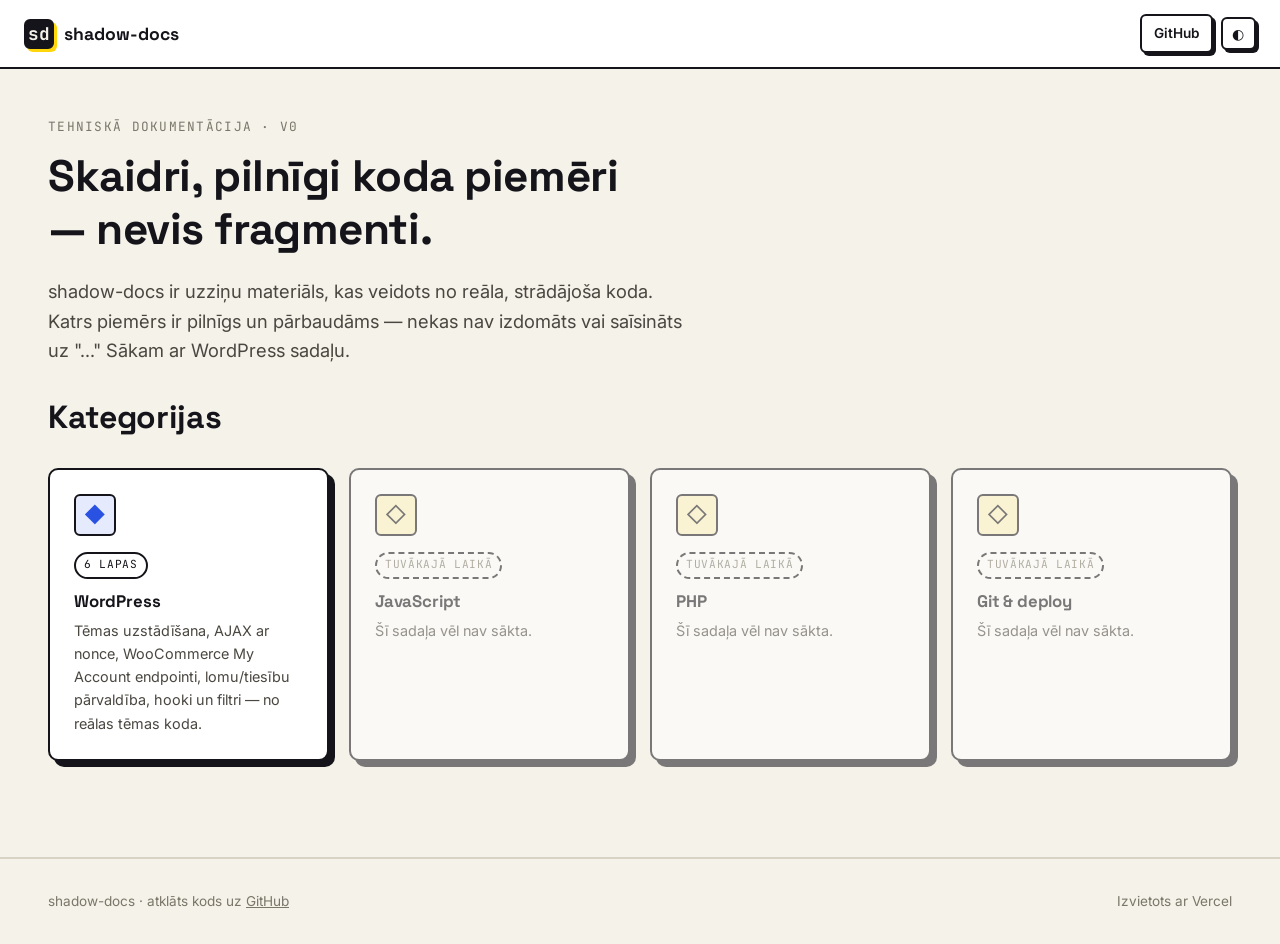
==== index.html @ 72bd66b5 "Init shadow-docs with new design and WordPress section Fresh static documentation site replacing the" ====
<!DOCTYPE html>
<html lang="lv">
<head>
<meta charset="UTF-8">
<meta name="viewport" content="width=device-width, initial-scale=1.0">
<title>shadow-docs — tehniskā dokumentācija</title>
<meta name="description" content="shadow-docs: praktiska tehniskā dokumentācija — WordPress, JavaScript, PHP un vairāk, ar pilnīgiem, palaižamiem koda piemēriem.">
<link rel="preconnect" href="https://fonts.googleapis.com">
<link rel="preconnect" href="https://fonts.gstatic.com" crossorigin>
<link href="https://fonts.googleapis.com/css2?family=Space+Grotesk:wght@500;700&family=Inter:wght@400;500;600&family=JetBrains+Mono:wght@400;600&display=swap" rel="stylesheet">
<link rel="stylesheet" href="/css/style.css?v=1">
</head>
<body>

<header class="topbar">
  <div class="brand">
    <span class="brand-mark">sd</span>
    shadow-docs
  </div>
  <div class="topbar-actions">
    <a class="gh-link" href="https://github.com/LaikamSamanta/shadow-docs" target="_blank" rel="noopener">GitHub</a>
    <button class="theme-toggle" data-theme-toggle title="Pārslēgt tumšo/gaišo režīmu">◐</button>
  </div>
</header>

<section class="hero">
  <div class="hero-kicker">Tehniskā dokumentācija · v0</div>
  <h1>Skaidri, pilnīgi koda piemēri — nevis fragmenti.</h1>
  <p class="lede">shadow-docs ir uzziņu materiāls, kas veidots no reāla, strādājoša koda. Katrs piemērs ir pilnīgs un pārbaudāms — nekas nav izdomāts vai saīsināts uz "..." Sākam ar WordPress sadaļu.</p>
</section>

<section style="max-width:1280px; margin:0 auto; padding:0 3rem 4rem;">
  <h2 style="margin-top:0;">Kategorijas</h2>
  <div class="card-grid">

    <a class="card" href="/pages/wordpress/" style="--cat-soft: var(--c-wordpress-soft);">
      <div class="card-icon" style="color: var(--c-wordpress);">◆</div>
      <span class="tag">6 lapas</span>
      <h3>WordPress</h3>
      <p>Tēmas uzstādīšana, AJAX ar nonce, WooCommerce My Account endpointi, lomu/tiesību pārvaldība, hooki un filtri — no reālas tēmas koda.</p>
    </a>

    <div class="card is-disabled">
      <div class="card-icon">◇</div>
      <span class="tag soon">Tuvākajā laikā</span>
      <h3>JavaScript</h3>
      <p>Šī sadaļa vēl nav sākta.</p>
    </div>

    <div class="card is-disabled">
      <div class="card-icon">◇</div>
      <span class="tag soon">Tuvākajā laikā</span>
      <h3>PHP</h3>
      <p>Šī sadaļa vēl nav sākta.</p>
    </div>

    <div class="card is-disabled">
      <div class="card-icon">◇</div>
      <span class="tag soon">Tuvākajā laikā</span>
      <h3>Git &amp; deploy</h3>
      <p>Šī sadaļa vēl nav sākta.</p>
    </div>

  </div>
</section>

<footer class="site-footer">
  <span>shadow-docs · atklāts kods uz <a href="https://github.com/LaikamSamanta/shadow-docs" target="_blank" rel="noopener" style="text-decoration:underline;">GitHub</a></span>
  <span>Izvietots ar Vercel</span>
</footer>

<script src="/js/main.js?v=1"></script>
</body>
</html>
---- css/style.css ----
/* ==========================================================================
   shadow-docs — Design System
   Papīra/uzlīmes stils: cieti melni kontūri, "hard offset" ēnas, viens
   spilgts akcents. Apzināti gaišs pēc noklusējuma (vecajai Documentation
   Samis vietnei bija tumšs/violets/stikla stils) — te bloki "paceļas" no
   lapas ar cietu ēnu, nevis mīkstu glow.
   ========================================================================== */

:root {
  --font-sans: "Space Grotesk", "Inter", -apple-system, BlinkMacSystemFont, "Segoe UI", Roboto, Arial, sans-serif;
  --font-body: "Inter", -apple-system, BlinkMacSystemFont, "Segoe UI", Roboto, Arial, sans-serif;
  --font-mono: "JetBrains Mono", "SF Mono", "Cascadia Code", Consolas, "Courier New", monospace;

  --radius-sm: 6px;
  --radius-md: 10px;
  --radius-lg: 16px;

  --shadow-off: 6px;
  --ease: cubic-bezier(0.16, 1, 0.3, 1);

  /* category accents */
  --c-wordpress: #2952e3;
  --c-wordpress-soft: rgba(41, 82, 227, 0.12);
  --c-javascript: #b8860b;
  --c-javascript-soft: rgba(184, 134, 11, 0.12);
  --c-php: #6d28d9;
  --c-php-soft: rgba(109, 40, 217, 0.12);
  --c-git: #c0392b;
  --c-git-soft: rgba(192, 57, 43, 0.12);

  --page-accent: var(--accent);
  --page-accent-soft: var(--accent-soft);
}

/* ---------- Light theme (default) ---------- */
:root,
:root[data-theme="light"] {
  --bg: #f5f2ea;
  --bg-elevated: #ffffff;
  --bg-card: #ffffff;
  --bg-card-hover: #fffdf7;
  --ink: #14141a;
  --border: #14141a;
  --border-soft: #d8d3c4;
  --text: #14141a;
  --text-secondary: #4a4740;
  --text-muted: #7a7669;

  --accent: #ffd60a;
  --accent-ink: #14141a;
  --accent-soft: rgba(255, 214, 10, 0.25);

  --shadow-color: rgba(20, 20, 26, 1);
  --code-bg: #14141a;
  --code-text: #f5f2ea;
}

/* ---------- Dark theme ---------- */
:root[data-theme="dark"] {
  --bg: #0f0e0b;
  --bg-elevated: #17150f;
  --bg-card: #1b1913;
  --bg-card-hover: #211f17;
  --ink: #f5f2ea;
  --border: #f5f2ea;
  --border-soft: #33301f;
  --text: #f5f2ea;
  --text-secondary: #c9c4b3;
  --text-muted: #8f8a75;

  --accent: #ffd60a;
  --accent-ink: #14141a;
  --accent-soft: rgba(255, 214, 10, 0.18);

  --shadow-color: rgba(255, 214, 10, 0.35);
  --code-bg: #000000;
  --code-text: #f5f2ea;
}

@media (prefers-color-scheme: dark) {
  :root:not([data-theme="light"]) {
    --bg: #0f0e0b;
    --bg-elevated: #17150f;
    --bg-card: #1b1913;
    --bg-card-hover: #211f17;
    --ink: #f5f2ea;
    --border: #f5f2ea;
    --border-soft: #33301f;
    --text: #f5f2ea;
    --text-secondary: #c9c4b3;
    --text-muted: #8f8a75;
    --accent: #ffd60a;
    --accent-ink: #14141a;
    --accent-soft: rgba(255, 214, 10, 0.18);
    --shadow-color: rgba(255, 214, 10, 0.35);
    --code-bg: #000000;
    --code-text: #f5f2ea;
  }
}

* { box-sizing: border-box; }
html { scroll-behavior: smooth; }

body {
  margin: 0;
  background: var(--bg);
  color: var(--text);
  font-family: var(--font-body);
  font-size: 16px;
  line-height: 1.6;
  -webkit-font-smoothing: antialiased;
}

img { max-width: 100%; }

a { color: inherit; text-decoration: none; }

h1, h2, h3, h4 {
  font-family: var(--font-sans);
  font-weight: 700;
  letter-spacing: -0.01em;
  line-height: 1.2;
  margin: 0 0 0.5em;
}

h1 { font-size: clamp(2rem, 4vw, 2.75rem); }
h2 { font-size: clamp(1.5rem, 3vw, 2rem); margin-top: 2.5rem; }
h3 { font-size: 1.25rem; margin-top: 2rem; }

p { margin: 0 0 1rem; color: var(--text); }

code {
  font-family: var(--font-mono);
  font-size: 0.9em;
  background: var(--accent-soft);
  padding: 0.15em 0.4em;
  border-radius: 4px;
}

pre {
  background: var(--code-bg);
  color: var(--code-text);
  border: 2px solid var(--border);
  border-radius: var(--radius-md);
  padding: 1.25rem;
  overflow-x: auto;
  font-family: var(--font-mono);
  font-size: 0.875rem;
  line-height: 1.6;
  box-shadow: var(--shadow-off) var(--shadow-off) 0 0 var(--shadow-color);
  margin: 0 0 1.5rem;
}
pre code { background: none; padding: 0; }

/* ---------- Layout shell ---------- */
.shell {
  display: flex;
  min-height: 100vh;
}

.topbar {
  position: sticky;
  top: 0;
  z-index: 20;
  display: flex;
  align-items: center;
  justify-content: space-between;
  gap: 1rem;
  padding: 0.9rem 1.5rem;
  background: var(--bg-elevated);
  border-bottom: 2px solid var(--border);
}

.brand {
  display: flex;
  align-items: center;
  gap: 0.6rem;
  font-family: var(--font-sans);
  font-weight: 800;
  font-size: 1.1rem;
}

.brand-mark {
  width: 30px;
  height: 30px;
  background: var(--ink);
  color: var(--bg);
  border: 2px solid var(--border);
  border-radius: var(--radius-sm);
  display: flex;
  align-items: center;
  justify-content: center;
  font-family: var(--font-mono);
  font-weight: 700;
  position: relative;
  box-shadow: 3px 3px 0 0 var(--accent);
}

.topbar-actions { display: flex; align-items: center; gap: 0.5rem; }

.theme-toggle {
  border: 2px solid var(--border);
  background: var(--bg-card);
  color: var(--text);
  border-radius: var(--radius-sm);
  padding: 0.4rem 0.6rem;
  cursor: pointer;
  font-size: 0.9rem;
  box-shadow: 3px 3px 0 0 var(--shadow-color);
}
.theme-toggle:active { box-shadow: 1px 1px 0 0 var(--shadow-color); transform: translate(2px, 2px); }

.gh-link {
  border: 2px solid var(--border);
  border-radius: var(--radius-sm);
  padding: 0.4rem 0.75rem;
  font-size: 0.85rem;
  font-weight: 600;
  box-shadow: 3px 3px 0 0 var(--shadow-color);
  background: var(--bg-card);
}
.gh-link:hover { background: var(--accent); }

.layout {
  display: flex;
  width: 100%;
  max-width: 1280px;
  margin: 0 auto;
}

.sidebar {
  width: 240px;
  flex-shrink: 0;
  padding: 1.5rem 1rem;
  border-right: 2px solid var(--border-soft);
  align-self: flex-start;
  position: sticky;
  top: 65px;
  max-height: calc(100vh - 65px);
  overflow-y: auto;
}

.sidebar-group { margin-bottom: 1.5rem; }
.sidebar-title {
  font-family: var(--font-mono);
  font-size: 0.72rem;
  text-transform: uppercase;
  letter-spacing: 0.08em;
  color: var(--text-muted);
  margin-bottom: 0.5rem;
  padding: 0 0.6rem;
}
.sidebar-link {
  display: block;
  padding: 0.45rem 0.6rem;
  border-radius: var(--radius-sm);
  font-size: 0.9rem;
  color: var(--text-secondary);
  border: 2px solid transparent;
}
.sidebar-link:hover { background: var(--bg-card-hover); color: var(--text); }
.sidebar-link.active {
  background: var(--accent);
  color: var(--accent-ink);
  border-color: var(--border);
  font-weight: 600;
  box-shadow: 3px 3px 0 0 var(--shadow-color);
}
.sidebar-link.disabled {
  color: var(--text-muted);
  cursor: default;
}
.sidebar-link.disabled:hover { background: none; color: var(--text-muted); }

main.content {
  flex: 1;
  padding: 2.5rem 3rem 6rem;
  min-width: 0;
}

.crumbs {
  font-family: var(--font-mono);
  font-size: 0.8rem;
  color: var(--text-muted);
  margin-bottom: 1rem;
}
.crumbs a:hover { color: var(--text); }

.lede {
  font-size: 1.15rem;
  color: var(--text-secondary);
  max-width: 640px;
}

/* ---------- Cards / grid ---------- */
.card-grid {
  display: grid;
  grid-template-columns: repeat(auto-fill, minmax(260px, 1fr));
  gap: 1.25rem;
  margin: 2rem 0;
}

.card {
  background: var(--bg-card);
  border: 2px solid var(--border);
  border-radius: var(--radius-md);
  padding: 1.5rem;
  box-shadow: var(--shadow-off) var(--shadow-off) 0 0 var(--shadow-color);
  transition: transform 0.15s var(--ease), box-shadow 0.15s var(--ease);
  display: block;
}
.card:hover {
  transform: translate(-2px, -2px);
  box-shadow: calc(var(--shadow-off) + 2px) calc(var(--shadow-off) + 2px) 0 0 var(--shadow-color);
}
.card:active { transform: translate(1px, 1px); box-shadow: 3px 3px 0 0 var(--shadow-color); }

.card.is-disabled {
  opacity: 0.55;
  cursor: default;
}
.card.is-disabled:hover { transform: none; box-shadow: var(--shadow-off) var(--shadow-off) 0 0 var(--shadow-color); }

.card-icon {
  width: 42px;
  height: 42px;
  border-radius: var(--radius-sm);
  border: 2px solid var(--border);
  display: flex;
  align-items: center;
  justify-content: center;
  font-size: 1.3rem;
  margin-bottom: 0.9rem;
  background: var(--cat-soft, var(--accent-soft));
}
.card h3 { margin-top: 0; font-size: 1.05rem; }
.card p { color: var(--text-secondary); font-size: 0.9rem; margin-bottom: 0; }

.tag {
  display: inline-block;
  font-family: var(--font-mono);
  font-size: 0.7rem;
  text-transform: uppercase;
  letter-spacing: 0.06em;
  padding: 0.15rem 0.5rem;
  border: 2px solid var(--border);
  border-radius: 999px;
  margin-bottom: 0.75rem;
  background: var(--bg-card);
}
.tag.soon { background: var(--bg-elevated); color: var(--text-muted); border-style: dashed; }

/* ---------- Callouts ---------- */
.callout {
  border: 2px solid var(--border);
  border-radius: var(--radius-md);
  padding: 1rem 1.25rem;
  margin: 1.5rem 0;
  box-shadow: 4px 4px 0 0 var(--shadow-color);
  background: var(--bg-card);
}
.callout-title {
  font-family: var(--font-mono);
  font-size: 0.75rem;
  text-transform: uppercase;
  letter-spacing: 0.06em;
  font-weight: 700;
  margin-bottom: 0.4rem;
  display: flex;
  align-items: center;
  gap: 0.4rem;
}
.callout.tip { border-color: #1a7f37; }
.callout.tip .callout-title { color: #1a7f37; }
.callout.warn { border-color: #b8860b; }
.callout.warn .callout-title { color: #b8860b; }
.callout.note .callout-title { color: var(--accent-ink); }
.callout.note { background: var(--accent-soft); }

/* ---------- Hero ---------- */
.hero {
  padding: 3rem 3rem 2rem;
  max-width: 1280px;
  margin: 0 auto;
}
.hero-kicker {
  font-family: var(--font-mono);
  font-size: 0.8rem;
  text-transform: uppercase;
  letter-spacing: 0.1em;
  color: var(--text-muted);
  margin-bottom: 0.75rem;
}
.hero h1 { max-width: 20ch; }
.hero .lede { margin-top: 1rem; margin-bottom: 0; }

footer.site-footer {
  border-top: 2px solid var(--border-soft);
  padding: 2rem 3rem;
  max-width: 1280px;
  margin: 0 auto;
  font-size: 0.85rem;
  color: var(--text-muted);
  display: flex;
  justify-content: space-between;
  flex-wrap: wrap;
  gap: 0.5rem;
}

table {
  width: 100%;
  border-collapse: collapse;
  margin: 1rem 0 1.5rem;
  font-size: 0.9rem;
}
th, td {
  text-align: left;
  padding: 0.5rem 0.75rem;
  border: 1px solid var(--border-soft);
}
th {
  background: var(--bg-card-hover);
  font-family: var(--font-mono);
  font-size: 0.75rem;
  text-transform: uppercase;
}

.page-nav {
  display: flex;
  justify-content: space-between;
  gap: 1rem;
  margin-top: 3rem;
  padding-top: 1.5rem;
  border-top: 2px solid var(--border-soft);
}
.page-nav a {
  border: 2px solid var(--border);
  border-radius: var(--radius-sm);
  padding: 0.7rem 1rem;
  font-size: 0.85rem;
  box-shadow: 4px 4px 0 0 var(--shadow-color);
  max-width: 45%;
}
.page-nav a:hover { background: var(--bg-card-hover); }
.page-nav .dir { display: block; font-family: var(--font-mono); font-size: 0.7rem; color: var(--text-muted); text-transform: uppercase; }

.sidebar-toggle {
  display: none;
  border: 2px solid var(--border);
  background: var(--bg-card);
  border-radius: var(--radius-sm);
  padding: 0.4rem 0.6rem;
  cursor: pointer;
}

@media (max-width: 900px) {
  .sidebar-toggle { display: inline-flex; }
  .sidebar {
    position: fixed;
    top: 61px;
    left: 0;
    bottom: 0;
    background: var(--bg-elevated);
    z-index: 30;
    width: 260px;
    transform: translateX(-100%);
    transition: transform 0.2s var(--ease);
    box-shadow: 6px 0 0 0 var(--shadow-color);
  }
  .sidebar.open { transform: translateX(0); }
  main.content { padding: 2rem 1.25rem 4rem; }
  .hero { padding: 2rem 1.25rem 1rem; }
  footer.site-footer { padding: 1.5rem 1.25rem; }
}
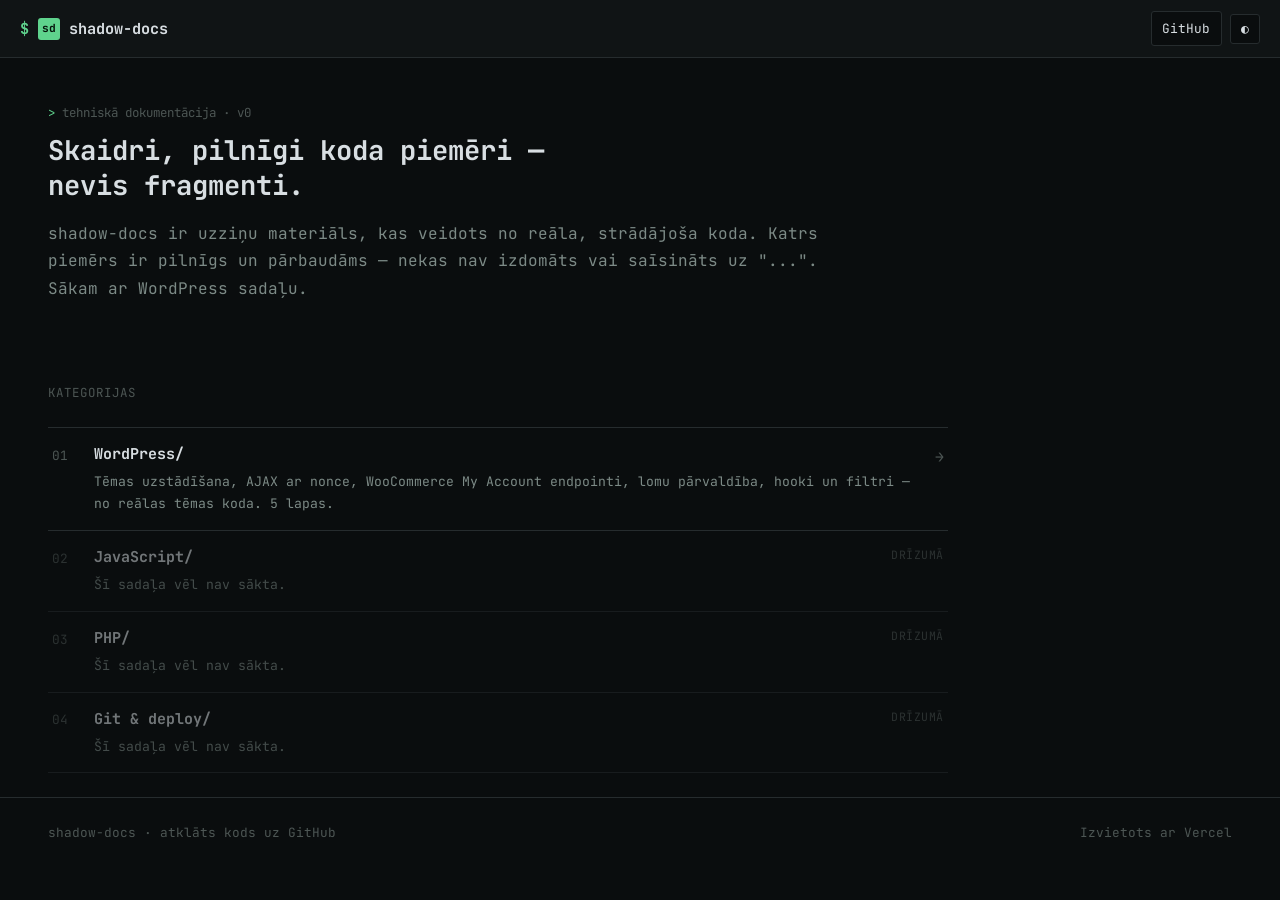
==== commit db90009c: "Redesign as minimal terminal look, full-width, no cards The hard-shadow neubrutalist v1 design was u" ====
--- a/index.html
+++ b/index.html
@@ -7,8 +7,8 @@
 <meta name="description" content="shadow-docs: praktiska tehniskā dokumentācija — WordPress, JavaScript, PHP un vairāk, ar pilnīgiem, palaižamiem koda piemēriem.">
 <link rel="preconnect" href="https://fonts.googleapis.com">
 <link rel="preconnect" href="https://fonts.gstatic.com" crossorigin>
-<link href="https://fonts.googleapis.com/css2?family=Space+Grotesk:wght@500;700&family=Inter:wght@400;500;600&family=JetBrains+Mono:wght@400;600&display=swap" rel="stylesheet">
-<link rel="stylesheet" href="/css/style.css?v=1">
+<link href="https://fonts.googleapis.com/css2?family=JetBrains+Mono:wght@400;500;700&display=swap" rel="stylesheet">
+<link rel="stylesheet" href="/css/style.css?v=2">
 </head>
 <body>
 
@@ -19,56 +19,62 @@
   </div>
   <div class="topbar-actions">
     <a class="gh-link" href="https://github.com/LaikamSamanta/shadow-docs" target="_blank" rel="noopener">GitHub</a>
-    <button class="theme-toggle" data-theme-toggle title="Pārslēgt tumšo/gaišo režīmu">◐</button>
+    <button class="theme-toggle" data-theme-toggle title="Pārslēgt gaišo/tumšo režīmu">◐</button>
   </div>
 </header>
 
 <section class="hero">
-  <div class="hero-kicker">Tehniskā dokumentācija · v0</div>
+  <div class="hero-kicker">tehniskā dokumentācija · v0</div>
   <h1>Skaidri, pilnīgi koda piemēri — nevis fragmenti.</h1>
-  <p class="lede">shadow-docs ir uzziņu materiāls, kas veidots no reāla, strādājoša koda. Katrs piemērs ir pilnīgs un pārbaudāms — nekas nav izdomāts vai saīsināts uz "..." Sākam ar WordPress sadaļu.</p>
+  <p class="lede">shadow-docs ir uzziņu materiāls, kas veidots no reāla, strādājoša koda. Katrs piemērs ir pilnīgs un pārbaudāms — nekas nav izdomāts vai saīsināts uz "...". Sākam ar WordPress sadaļu.</p>
 </section>
 
-<section style="max-width:1280px; margin:0 auto; padding:0 3rem 4rem;">
-  <h2 style="margin-top:0;">Kategorijas</h2>
-  <div class="card-grid">
+<div class="section-title">Kategorijas</div>
+<div class="dir-list" style="margin-left:3rem; margin-right:3rem; width:calc(100% - 6rem);">
 
-    <a class="card" href="/pages/wordpress/" style="--cat-soft: var(--c-wordpress-soft);">
-      <div class="card-icon" style="color: var(--c-wordpress);">◆</div>
-      <span class="tag">6 lapas</span>
-      <h3>WordPress</h3>
-      <p>Tēmas uzstādīšana, AJAX ar nonce, WooCommerce My Account endpointi, lomu/tiesību pārvaldība, hooki un filtri — no reālas tēmas koda.</p>
-    </a>
+  <a class="dir-row" href="/pages/wordpress/">
+    <span class="dir-index">01</span>
+    <span class="dir-body">
+      <span class="dir-title">WordPress/</span>
+      <span class="dir-desc">Tēmas uzstādīšana, AJAX ar nonce, WooCommerce My Account endpointi, lomu pārvaldība, hooki un filtri — no reālas tēmas koda. 5 lapas.</span>
+    </span>
+    <span class="dir-arrow">→</span>
+  </a>
 
-    <div class="card is-disabled">
-      <div class="card-icon">◇</div>
-      <span class="tag soon">Tuvākajā laikā</span>
-      <h3>JavaScript</h3>
-      <p>Šī sadaļa vēl nav sākta.</p>
-    </div>
+  <div class="dir-row is-disabled">
+    <span class="dir-index">02</span>
+    <span class="dir-body">
+      <span class="dir-title">JavaScript/</span>
+      <span class="dir-desc">Šī sadaļa vēl nav sākta.</span>
+    </span>
+    <span class="dir-soon">drīzumā</span>
+  </div>
 
-    <div class="card is-disabled">
-      <div class="card-icon">◇</div>
-      <span class="tag soon">Tuvākajā laikā</span>
-      <h3>PHP</h3>
-      <p>Šī sadaļa vēl nav sākta.</p>
-    </div>
+  <div class="dir-row is-disabled">
+    <span class="dir-index">03</span>
+    <span class="dir-body">
+      <span class="dir-title">PHP/</span>
+      <span class="dir-desc">Šī sadaļa vēl nav sākta.</span>
+    </span>
+    <span class="dir-soon">drīzumā</span>
+  </div>
 
-    <div class="card is-disabled">
-      <div class="card-icon">◇</div>
-      <span class="tag soon">Tuvākajā laikā</span>
-      <h3>Git &amp; deploy</h3>
-      <p>Šī sadaļa vēl nav sākta.</p>
-    </div>
+  <div class="dir-row is-disabled">
+    <span class="dir-index">04</span>
+    <span class="dir-body">
+      <span class="dir-title">Git &amp; deploy/</span>
+      <span class="dir-desc">Šī sadaļa vēl nav sākta.</span>
+    </span>
+    <span class="dir-soon">drīzumā</span>
+  </div>
 
-  </div>
-</section>
+</div>
 
 <footer class="site-footer">
-  <span>shadow-docs · atklāts kods uz <a href="https://github.com/LaikamSamanta/shadow-docs" target="_blank" rel="noopener" style="text-decoration:underline;">GitHub</a></span>
+  <span>shadow-docs · atklāts kods uz <a href="https://github.com/LaikamSamanta/shadow-docs" target="_blank" rel="noopener">GitHub</a></span>
   <span>Izvietots ar Vercel</span>
 </footer>
 
-<script src="/js/main.js?v=1"></script>
+<script src="/js/main.js?v=2"></script>
 </body>
 </html>
--- a/css/style.css
+++ b/css/style.css
@@ -1,163 +1,125 @@
 /* ==========================================================================
-   shadow-docs — Design System
-   Papīra/uzlīmes stils: cieti melni kontūri, "hard offset" ēnas, viens
-   spilgts akcents. Apzināti gaišs pēc noklusējuma (vecajai Documentation
-   Samis vietnei bija tumšs/violets/stikla stils) — te bloki "paceļas" no
-   lapas ar cietu ēnu, nevis mīkstu glow.
+   shadow-docs — Design System v2
+   Minimāls terminal izskats: viens monospace fonts, plakans, 1px robežas,
+   bez ēnām un kartiņām. Layout ir full-width — sānjosla pieguļ pašai kreisajai
+   malai, saturs aizpilda atlikušo platumu (nekas nav centrēts kastē).
    ========================================================================== */
 
 :root {
-  --font-sans: "Space Grotesk", "Inter", -apple-system, BlinkMacSystemFont, "Segoe UI", Roboto, Arial, sans-serif;
-  --font-body: "Inter", -apple-system, BlinkMacSystemFont, "Segoe UI", Roboto, Arial, sans-serif;
-  --font-mono: "JetBrains Mono", "SF Mono", "Cascadia Code", Consolas, "Courier New", monospace;
-
-  --radius-sm: 6px;
-  --radius-md: 10px;
-  --radius-lg: 16px;
-
-  --shadow-off: 6px;
+  --font-mono: "JetBrains Mono", ui-monospace, "SFMono-Regular", Menlo, Consolas, "Liberation Mono", monospace;
+
+  --radius: 3px;
   --ease: cubic-bezier(0.16, 1, 0.3, 1);
 
   /* category accents */
-  --c-wordpress: #2952e3;
-  --c-wordpress-soft: rgba(41, 82, 227, 0.12);
-  --c-javascript: #b8860b;
-  --c-javascript-soft: rgba(184, 134, 11, 0.12);
-  --c-php: #6d28d9;
-  --c-php-soft: rgba(109, 40, 217, 0.12);
-  --c-git: #c0392b;
-  --c-git-soft: rgba(192, 57, 43, 0.12);
-
-  --page-accent: var(--accent);
-  --page-accent-soft: var(--accent-soft);
-}
-
-/* ---------- Light theme (default) ---------- */
-:root,
+  --c-wordpress: #5fd38d;
+  --c-javascript: #e2b93b;
+  --c-php: #8a8ff0;
+  --c-git: #ef6b6b;
+}
+
+/* ---------- Dark theme (default — this is the point) ---------- */
+:root {
+  --bg: #0a0d0e;
+  --bg-panel: #101415;
+  --bg-hover: #161b1c;
+  --border: #262c2e;
+  --text: #d8dee2;
+  --text-dim: #7c8a86;
+  --text-faint: #4d5654;
+
+  --accent: #5fd38d;
+  --accent-strong: #8ef0ad;
+  --accent-soft: rgba(95, 211, 141, 0.12);
+  --warn: #e2b93b;
+  --warn-soft: rgba(226, 185, 59, 0.1);
+
+  --code-bg: #050707;
+  --inline-code-bg: rgba(255, 255, 255, 0.07);
+}
+
 :root[data-theme="light"] {
-  --bg: #f5f2ea;
-  --bg-elevated: #ffffff;
-  --bg-card: #ffffff;
-  --bg-card-hover: #fffdf7;
-  --ink: #14141a;
-  --border: #14141a;
-  --border-soft: #d8d3c4;
-  --text: #14141a;
-  --text-secondary: #4a4740;
-  --text-muted: #7a7669;
-
-  --accent: #ffd60a;
-  --accent-ink: #14141a;
-  --accent-soft: rgba(255, 214, 10, 0.25);
-
-  --shadow-color: rgba(20, 20, 26, 1);
-  --code-bg: #14141a;
-  --code-text: #f5f2ea;
-}
-
-/* ---------- Dark theme ---------- */
-:root[data-theme="dark"] {
-  --bg: #0f0e0b;
-  --bg-elevated: #17150f;
-  --bg-card: #1b1913;
-  --bg-card-hover: #211f17;
-  --ink: #f5f2ea;
-  --border: #f5f2ea;
-  --border-soft: #33301f;
-  --text: #f5f2ea;
-  --text-secondary: #c9c4b3;
-  --text-muted: #8f8a75;
-
-  --accent: #ffd60a;
-  --accent-ink: #14141a;
-  --accent-soft: rgba(255, 214, 10, 0.18);
-
-  --shadow-color: rgba(255, 214, 10, 0.35);
-  --code-bg: #000000;
-  --code-text: #f5f2ea;
-}
-
-@media (prefers-color-scheme: dark) {
-  :root:not([data-theme="light"]) {
-    --bg: #0f0e0b;
-    --bg-elevated: #17150f;
-    --bg-card: #1b1913;
-    --bg-card-hover: #211f17;
-    --ink: #f5f2ea;
-    --border: #f5f2ea;
-    --border-soft: #33301f;
-    --text: #f5f2ea;
-    --text-secondary: #c9c4b3;
-    --text-muted: #8f8a75;
-    --accent: #ffd60a;
-    --accent-ink: #14141a;
-    --accent-soft: rgba(255, 214, 10, 0.18);
-    --shadow-color: rgba(255, 214, 10, 0.35);
-    --code-bg: #000000;
-    --code-text: #f5f2ea;
-  }
-}
-
-* { box-sizing: border-box; }
+  --bg: #f7f7f5;
+  --bg-panel: #ffffff;
+  --bg-hover: #eeeeea;
+  --border: #dcdcd6;
+  --text: #1b1f1d;
+  --text-dim: #5c655f;
+  --text-faint: #93998f;
+
+  --accent: #0f8a4d;
+  --accent-strong: #0b6b3b;
+  --accent-soft: rgba(15, 138, 77, 0.08);
+  --warn: #9a7207;
+  --warn-soft: rgba(154, 114, 7, 0.08);
+
+  --code-bg: #0f1210;
+  --inline-code-bg: rgba(0, 0, 0, 0.055);
+}
+
+* {
+  box-sizing: border-box;
+  font-variant-ligatures: none;
+  -webkit-font-feature-settings: "liga" 0, "calt" 0;
+  font-feature-settings: "liga" 0, "calt" 0;
+}
 html { scroll-behavior: smooth; }
 
 body {
   margin: 0;
   background: var(--bg);
   color: var(--text);
-  font-family: var(--font-body);
-  font-size: 16px;
-  line-height: 1.6;
+  font-family: var(--font-mono);
+  font-size: 15px;
+  line-height: 1.7;
   -webkit-font-smoothing: antialiased;
 }
 
 img { max-width: 100%; }
-
 a { color: inherit; text-decoration: none; }
 
 h1, h2, h3, h4 {
-  font-family: var(--font-sans);
+  font-family: var(--font-mono);
   font-weight: 700;
-  letter-spacing: -0.01em;
-  line-height: 1.2;
-  margin: 0 0 0.5em;
-}
-
-h1 { font-size: clamp(2rem, 4vw, 2.75rem); }
-h2 { font-size: clamp(1.5rem, 3vw, 2rem); margin-top: 2.5rem; }
-h3 { font-size: 1.25rem; margin-top: 2rem; }
-
-p { margin: 0 0 1rem; color: var(--text); }
+  line-height: 1.3;
+  margin: 0 0 0.6em;
+}
+h1 { font-size: 1.7rem; }
+h2 { font-size: 1.25rem; margin-top: 2.4rem; padding-top: 0.2rem; border-top: 1px solid var(--border); }
+h3 { font-size: 1.05rem; margin-top: 1.8rem; }
+
+h2::before { content: "## "; color: var(--text-faint); font-weight: 400; }
+h3::before { content: "### "; color: var(--text-faint); font-weight: 400; }
+
+p { margin: 0 0 1rem; color: var(--text); max-width: 860px; }
+ul, ol { max-width: 860px; }
+li { margin-bottom: 0.35rem; }
 
 code {
   font-family: var(--font-mono);
-  font-size: 0.9em;
-  background: var(--accent-soft);
-  padding: 0.15em 0.4em;
-  border-radius: 4px;
+  font-size: 0.88em;
+  background: var(--inline-code-bg);
+  color: var(--accent-strong);
+  padding: 0.1em 0.4em;
+  border-radius: var(--radius);
 }
 
 pre {
   background: var(--code-bg);
-  color: var(--code-text);
-  border: 2px solid var(--border);
-  border-radius: var(--radius-md);
-  padding: 1.25rem;
+  color: var(--text);
+  border: 1px solid var(--border);
+  border-radius: var(--radius);
+  padding: 1.1rem 1.25rem;
   overflow-x: auto;
   font-family: var(--font-mono);
-  font-size: 0.875rem;
-  line-height: 1.6;
-  box-shadow: var(--shadow-off) var(--shadow-off) 0 0 var(--shadow-color);
+  font-size: 0.85rem;
+  line-height: 1.65;
   margin: 0 0 1.5rem;
-}
-pre code { background: none; padding: 0; }
-
-/* ---------- Layout shell ---------- */
-.shell {
-  display: flex;
-  min-height: 100vh;
-}
-
+  max-width: 100%;
+}
+pre code { background: none; padding: 0; color: inherit; font-size: 1em; }
+
+/* ---------- Layout shell (edge-to-edge, no centering) ---------- */
 .topbar {
   position: sticky;
   top: 0;
@@ -166,264 +128,216 @@
   align-items: center;
   justify-content: space-between;
   gap: 1rem;
-  padding: 0.9rem 1.5rem;
-  background: var(--bg-elevated);
-  border-bottom: 2px solid var(--border);
+  padding: 0.7rem 1.25rem;
+  background: var(--bg-panel);
+  border-bottom: 1px solid var(--border);
 }
 
 .brand {
   display: flex;
   align-items: center;
-  gap: 0.6rem;
-  font-family: var(--font-sans);
-  font-weight: 800;
-  font-size: 1.1rem;
-}
+  gap: 0.55rem;
+  font-weight: 700;
+  font-size: 0.95rem;
+}
+.brand::before { content: "$ "; color: var(--accent); }
 
 .brand-mark {
-  width: 30px;
-  height: 30px;
-  background: var(--ink);
-  color: var(--bg);
-  border: 2px solid var(--border);
-  border-radius: var(--radius-sm);
+  width: 22px;
+  height: 22px;
+  background: var(--accent);
+  color: #05130b;
+  border-radius: var(--radius);
   display: flex;
   align-items: center;
   justify-content: center;
-  font-family: var(--font-mono);
   font-weight: 700;
-  position: relative;
-  box-shadow: 3px 3px 0 0 var(--accent);
+  font-size: 0.7rem;
 }
 
 .topbar-actions { display: flex; align-items: center; gap: 0.5rem; }
 
-.theme-toggle {
-  border: 2px solid var(--border);
-  background: var(--bg-card);
+.theme-toggle,
+.gh-link {
+  border: 1px solid var(--border);
+  background: var(--bg);
   color: var(--text);
-  border-radius: var(--radius-sm);
-  padding: 0.4rem 0.6rem;
+  border-radius: var(--radius);
+  padding: 0.35rem 0.65rem;
   cursor: pointer;
-  font-size: 0.9rem;
-  box-shadow: 3px 3px 0 0 var(--shadow-color);
-}
-.theme-toggle:active { box-shadow: 1px 1px 0 0 var(--shadow-color); transform: translate(2px, 2px); }
-
-.gh-link {
-  border: 2px solid var(--border);
-  border-radius: var(--radius-sm);
-  padding: 0.4rem 0.75rem;
-  font-size: 0.85rem;
-  font-weight: 600;
-  box-shadow: 3px 3px 0 0 var(--shadow-color);
-  background: var(--bg-card);
-}
-.gh-link:hover { background: var(--accent); }
+  font-family: var(--font-mono);
+  font-size: 0.8rem;
+}
+.theme-toggle:hover, .gh-link:hover { background: var(--bg-hover); border-color: var(--text-faint); }
 
 .layout {
   display: flex;
   width: 100%;
-  max-width: 1280px;
-  margin: 0 auto;
+  align-items: stretch;
 }
 
 .sidebar {
-  width: 240px;
+  width: 250px;
   flex-shrink: 0;
-  padding: 1.5rem 1rem;
-  border-right: 2px solid var(--border-soft);
+  padding: 1.25rem 0;
+  background: var(--bg-panel);
+  border-right: 1px solid var(--border);
   align-self: flex-start;
   position: sticky;
-  top: 65px;
-  max-height: calc(100vh - 65px);
+  top: 49px;
+  max-height: calc(100vh - 49px);
   overflow-y: auto;
 }
 
-.sidebar-group { margin-bottom: 1.5rem; }
+.sidebar-group { margin-bottom: 1.4rem; }
 .sidebar-title {
-  font-family: var(--font-mono);
-  font-size: 0.72rem;
+  font-size: 0.7rem;
   text-transform: uppercase;
   letter-spacing: 0.08em;
-  color: var(--text-muted);
-  margin-bottom: 0.5rem;
-  padding: 0 0.6rem;
+  color: var(--text-faint);
+  margin-bottom: 0.4rem;
+  padding: 0 1.1rem;
 }
 .sidebar-link {
   display: block;
-  padding: 0.45rem 0.6rem;
-  border-radius: var(--radius-sm);
-  font-size: 0.9rem;
-  color: var(--text-secondary);
-  border: 2px solid transparent;
-}
-.sidebar-link:hover { background: var(--bg-card-hover); color: var(--text); }
+  padding: 0.4rem 1.1rem;
+  font-size: 0.85rem;
+  color: var(--text-dim);
+  border-left: 2px solid transparent;
+}
+.sidebar-link:hover { background: var(--bg-hover); color: var(--text); }
 .sidebar-link.active {
-  background: var(--accent);
-  color: var(--accent-ink);
-  border-color: var(--border);
+  color: var(--accent);
+  border-left-color: var(--accent);
+  background: var(--accent-soft);
   font-weight: 600;
-  box-shadow: 3px 3px 0 0 var(--shadow-color);
-}
-.sidebar-link.disabled {
-  color: var(--text-muted);
-  cursor: default;
-}
-.sidebar-link.disabled:hover { background: none; color: var(--text-muted); }
+}
+.sidebar-link.disabled { color: var(--text-faint); cursor: default; }
+.sidebar-link.disabled:hover { background: none; color: var(--text-faint); }
 
 main.content {
   flex: 1;
-  padding: 2.5rem 3rem 6rem;
   min-width: 0;
+  padding: 2.25rem 3rem 6rem;
 }
 
 .crumbs {
-  font-family: var(--font-mono);
+  font-size: 0.78rem;
+  color: var(--text-faint);
+  margin-bottom: 1rem;
+}
+.crumbs a:hover { color: var(--accent); }
+
+.lede { font-size: 1rem; color: var(--text-dim); max-width: 780px; }
+
+/* ---------- Directory-style list (replaces cards) ---------- */
+.dir-list { margin: 1.5rem 0; border-top: 1px solid var(--border); max-width: 900px; }
+
+.dir-row {
+  display: flex;
+  align-items: flex-start;
+  gap: 1rem;
+  padding: 0.9rem 0.25rem;
+  border-bottom: 1px solid var(--border);
+}
+a.dir-row:hover { background: var(--bg-hover); }
+a.dir-row:hover .dir-title { color: var(--accent); }
+a.dir-row:hover .dir-arrow { transform: translateX(3px); color: var(--accent); }
+
+.dir-row.is-disabled { opacity: 0.5; }
+
+.dir-index {
   font-size: 0.8rem;
-  color: var(--text-muted);
-  margin-bottom: 1rem;
-}
-.crumbs a:hover { color: var(--text); }
-
-.lede {
-  font-size: 1.15rem;
-  color: var(--text-secondary);
-  max-width: 640px;
-}
-
-/* ---------- Cards / grid ---------- */
-.card-grid {
-  display: grid;
-  grid-template-columns: repeat(auto-fill, minmax(260px, 1fr));
-  gap: 1.25rem;
-  margin: 2rem 0;
-}
-
-.card {
-  background: var(--bg-card);
-  border: 2px solid var(--border);
-  border-radius: var(--radius-md);
-  padding: 1.5rem;
-  box-shadow: var(--shadow-off) var(--shadow-off) 0 0 var(--shadow-color);
-  transition: transform 0.15s var(--ease), box-shadow 0.15s var(--ease);
-  display: block;
-}
-.card:hover {
-  transform: translate(-2px, -2px);
-  box-shadow: calc(var(--shadow-off) + 2px) calc(var(--shadow-off) + 2px) 0 0 var(--shadow-color);
-}
-.card:active { transform: translate(1px, 1px); box-shadow: 3px 3px 0 0 var(--shadow-color); }
-
-.card.is-disabled {
-  opacity: 0.55;
-  cursor: default;
-}
-.card.is-disabled:hover { transform: none; box-shadow: var(--shadow-off) var(--shadow-off) 0 0 var(--shadow-color); }
-
-.card-icon {
-  width: 42px;
-  height: 42px;
-  border-radius: var(--radius-sm);
-  border: 2px solid var(--border);
-  display: flex;
-  align-items: center;
-  justify-content: center;
-  font-size: 1.3rem;
-  margin-bottom: 0.9rem;
-  background: var(--cat-soft, var(--accent-soft));
-}
-.card h3 { margin-top: 0; font-size: 1.05rem; }
-.card p { color: var(--text-secondary); font-size: 0.9rem; margin-bottom: 0; }
-
-.tag {
-  display: inline-block;
-  font-family: var(--font-mono);
-  font-size: 0.7rem;
-  text-transform: uppercase;
-  letter-spacing: 0.06em;
-  padding: 0.15rem 0.5rem;
-  border: 2px solid var(--border);
-  border-radius: 999px;
-  margin-bottom: 0.75rem;
-  background: var(--bg-card);
-}
-.tag.soon { background: var(--bg-elevated); color: var(--text-muted); border-style: dashed; }
-
-/* ---------- Callouts ---------- */
+  color: var(--text-faint);
+  width: 1.6rem;
+  flex-shrink: 0;
+  padding-top: 0.15rem;
+}
+.dir-body { flex: 1; min-width: 0; }
+.dir-title { display: block; font-weight: 700; color: var(--text); margin-bottom: 0.2rem; }
+.dir-desc { display: block; font-size: 0.82rem; color: var(--text-dim); }
+.dir-arrow { color: var(--text-faint); flex-shrink: 0; transition: transform 0.15s var(--ease), color 0.15s var(--ease); padding-top: 0.15rem; }
+.dir-soon { font-size: 0.72rem; color: var(--text-faint); text-transform: uppercase; letter-spacing: 0.05em; }
+
+/* ---------- Callouts (flat, left-border accent, no shadow) ---------- */
 .callout {
-  border: 2px solid var(--border);
-  border-radius: var(--radius-md);
-  padding: 1rem 1.25rem;
+  border: 1px solid var(--border);
+  border-left: 3px solid var(--accent);
+  border-radius: var(--radius);
+  padding: 0.85rem 1.1rem;
   margin: 1.5rem 0;
-  box-shadow: 4px 4px 0 0 var(--shadow-color);
-  background: var(--bg-card);
+  background: var(--bg-panel);
+  max-width: 860px;
 }
 .callout-title {
-  font-family: var(--font-mono);
-  font-size: 0.75rem;
+  font-size: 0.72rem;
   text-transform: uppercase;
   letter-spacing: 0.06em;
   font-weight: 700;
   margin-bottom: 0.4rem;
-  display: flex;
-  align-items: center;
-  gap: 0.4rem;
-}
-.callout.tip { border-color: #1a7f37; }
-.callout.tip .callout-title { color: #1a7f37; }
-.callout.warn { border-color: #b8860b; }
-.callout.warn .callout-title { color: #b8860b; }
-.callout.note .callout-title { color: var(--accent-ink); }
-.callout.note { background: var(--accent-soft); }
-
-/* ---------- Hero ---------- */
-.hero {
-  padding: 3rem 3rem 2rem;
-  max-width: 1280px;
-  margin: 0 auto;
-}
-.hero-kicker {
-  font-family: var(--font-mono);
+  color: var(--accent);
+}
+.callout.warn { border-left-color: var(--warn); background: var(--warn-soft); }
+.callout.warn .callout-title { color: var(--warn); }
+.callout.tip { border-left-color: var(--accent); background: var(--accent-soft); }
+.callout.note { border-left-color: var(--text-dim); }
+.callout.note .callout-title { color: var(--text-dim); }
+
+/* ---------- Hero (homepage) ---------- */
+.hero { padding: 2.75rem 3rem 1.5rem; }
+.hero-kicker { font-size: 0.78rem; color: var(--text-faint); margin-bottom: 0.6rem; }
+.hero-kicker::before { content: "> "; color: var(--accent); }
+.hero h1 { max-width: 34ch; }
+.hero .lede { margin-top: 0.75rem; }
+
+.section-title {
+  font-size: 0.78rem;
+  text-transform: uppercase;
+  letter-spacing: 0.08em;
+  color: var(--text-faint);
+  margin: 2.5rem 0 0;
+  padding: 0 3rem;
+}
+
+footer.site-footer {
+  border-top: 1px solid var(--border);
+  padding: 1.5rem 3rem;
   font-size: 0.8rem;
-  text-transform: uppercase;
-  letter-spacing: 0.1em;
-  color: var(--text-muted);
-  margin-bottom: 0.75rem;
-}
-.hero h1 { max-width: 20ch; }
-.hero .lede { margin-top: 1rem; margin-bottom: 0; }
-
-footer.site-footer {
-  border-top: 2px solid var(--border-soft);
-  padding: 2rem 3rem;
-  max-width: 1280px;
-  margin: 0 auto;
-  font-size: 0.85rem;
-  color: var(--text-muted);
+  color: var(--text-faint);
   display: flex;
   justify-content: space-between;
   flex-wrap: wrap;
   gap: 0.5rem;
 }
+footer.site-footer a:hover { color: var(--accent); }
 
 table {
   width: 100%;
+  max-width: 900px;
   border-collapse: collapse;
   margin: 1rem 0 1.5rem;
-  font-size: 0.9rem;
+  font-size: 0.85rem;
 }
 th, td {
   text-align: left;
   padding: 0.5rem 0.75rem;
-  border: 1px solid var(--border-soft);
+  border: 1px solid var(--border);
 }
 th {
-  background: var(--bg-card-hover);
-  font-family: var(--font-mono);
-  font-size: 0.75rem;
+  background: var(--bg-panel);
+  font-size: 0.72rem;
   text-transform: uppercase;
-}
+  color: var(--text-dim);
+}
+
+.tag {
+  display: inline-block;
+  font-size: 0.72rem;
+  color: var(--text-faint);
+  margin-bottom: 0.75rem;
+}
+.tag::before { content: "[ "; }
+.tag::after { content: " ]"; }
 
 .page-nav {
   display: flex;
@@ -431,44 +345,49 @@
   gap: 1rem;
   margin-top: 3rem;
   padding-top: 1.5rem;
-  border-top: 2px solid var(--border-soft);
+  border-top: 1px solid var(--border);
+  max-width: 900px;
 }
 .page-nav a {
-  border: 2px solid var(--border);
-  border-radius: var(--radius-sm);
-  padding: 0.7rem 1rem;
-  font-size: 0.85rem;
-  box-shadow: 4px 4px 0 0 var(--shadow-color);
+  border: 1px solid var(--border);
+  border-radius: var(--radius);
+  padding: 0.65rem 0.9rem;
+  font-size: 0.82rem;
   max-width: 45%;
 }
-.page-nav a:hover { background: var(--bg-card-hover); }
-.page-nav .dir { display: block; font-family: var(--font-mono); font-size: 0.7rem; color: var(--text-muted); text-transform: uppercase; }
+.page-nav a:hover { background: var(--bg-hover); border-color: var(--text-faint); }
+.page-nav .dir { display: block; font-size: 0.68rem; color: var(--text-faint); text-transform: uppercase; margin-bottom: 0.2rem; }
 
 .sidebar-toggle {
   display: none;
-  border: 2px solid var(--border);
-  background: var(--bg-card);
-  border-radius: var(--radius-sm);
-  padding: 0.4rem 0.6rem;
+  border: 1px solid var(--border);
+  background: var(--bg);
+  color: var(--text);
+  border-radius: var(--radius);
+  padding: 0.35rem 0.6rem;
   cursor: pointer;
+  font-family: var(--font-mono);
 }
 
 @media (max-width: 900px) {
   .sidebar-toggle { display: inline-flex; }
   .sidebar {
     position: fixed;
-    top: 61px;
+    top: 45px;
     left: 0;
     bottom: 0;
-    background: var(--bg-elevated);
+    background: var(--bg-panel);
     z-index: 30;
     width: 260px;
+    border-right: 1px solid var(--border);
     transform: translateX(-100%);
     transition: transform 0.2s var(--ease);
-    box-shadow: 6px 0 0 0 var(--shadow-color);
   }
   .sidebar.open { transform: translateX(0); }
-  main.content { padding: 2rem 1.25rem 4rem; }
-  .hero { padding: 2rem 1.25rem 1rem; }
-  footer.site-footer { padding: 1.5rem 1.25rem; }
-}
+  main.content { padding: 1.75rem 1.25rem 4rem; }
+  .hero { padding: 1.75rem 1.25rem 1rem; }
+  .section-title { padding: 0 1.25rem; }
+  footer.site-footer { padding: 1.25rem; }
+  .page-nav a { max-width: 100%; }
+  .page-nav { flex-direction: column; }
+}
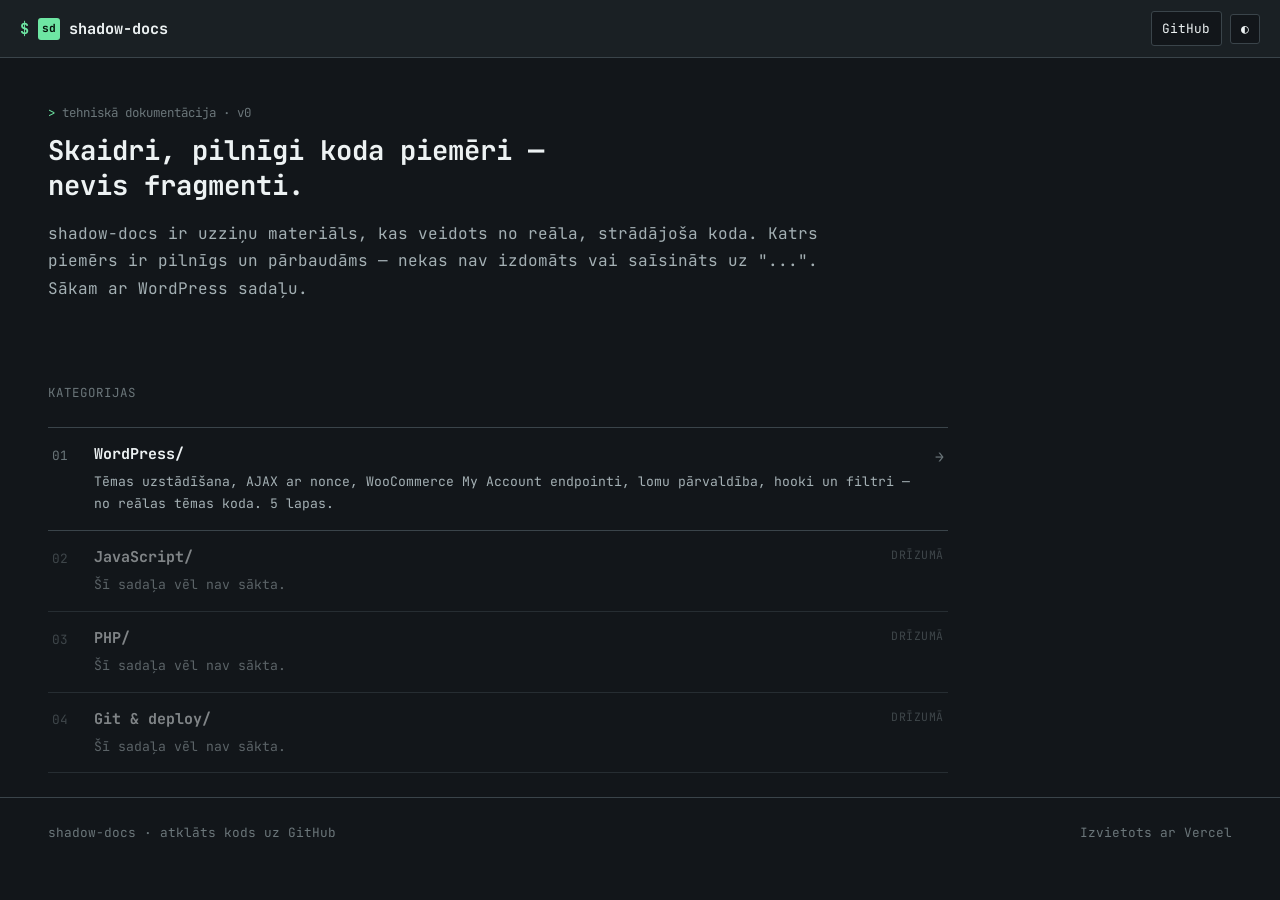
==== commit 68af717e: "Increase dark theme contrast between layout layers Background, panel, hover and border shades were t" ====
--- a/index.html
+++ b/index.html
@@ -8,7 +8,7 @@
 <link rel="preconnect" href="https://fonts.googleapis.com">
 <link rel="preconnect" href="https://fonts.gstatic.com" crossorigin>
 <link href="https://fonts.googleapis.com/css2?family=JetBrains+Mono:wght@400;500;700&display=swap" rel="stylesheet">
-<link rel="stylesheet" href="/css/style.css?v=2">
+<link rel="stylesheet" href="/css/style.css?v=3">
 </head>
 <body>
 
@@ -75,6 +75,6 @@
   <span>Izvietots ar Vercel</span>
 </footer>
 
-<script src="/js/main.js?v=2"></script>
+<script src="/js/main.js?v=3"></script>
 </body>
 </html>
--- a/css/style.css
+++ b/css/style.css
@@ -18,24 +18,27 @@
   --c-git: #ef6b6b;
 }
 
-/* ---------- Dark theme (default — this is the point) ---------- */
+/* ---------- Dark theme (default — this is the point) ----------
+   Katram slānim (fons / panelis / hover / robeža) jābūt skaidri
+   atšķiramam no kaimiņa — pretējā gadījumā sānjosla, saturs un
+   koda bloki vizuāli saplūst vienā traipā. */
 :root {
-  --bg: #0a0d0e;
-  --bg-panel: #101415;
-  --bg-hover: #161b1c;
-  --border: #262c2e;
-  --text: #d8dee2;
-  --text-dim: #7c8a86;
-  --text-faint: #4d5654;
-
-  --accent: #5fd38d;
-  --accent-strong: #8ef0ad;
-  --accent-soft: rgba(95, 211, 141, 0.12);
-  --warn: #e2b93b;
-  --warn-soft: rgba(226, 185, 59, 0.1);
-
-  --code-bg: #050707;
-  --inline-code-bg: rgba(255, 255, 255, 0.07);
+  --bg: #12161a;
+  --bg-panel: #1a2024;
+  --bg-hover: #262e33;
+  --border: #3a444a;
+  --text: #edf2f3;
+  --text-dim: #a4b0b4;
+  --text-faint: #6b767a;
+
+  --accent: #6ee6a3;
+  --accent-strong: #97f4bf;
+  --accent-soft: rgba(110, 230, 163, 0.14);
+  --warn: #f0c453;
+  --warn-soft: rgba(240, 196, 83, 0.12);
+
+  --code-bg: #0c0f11;
+  --inline-code-bg: rgba(255, 255, 255, 0.09);
 }
 
 :root[data-theme="light"] {
